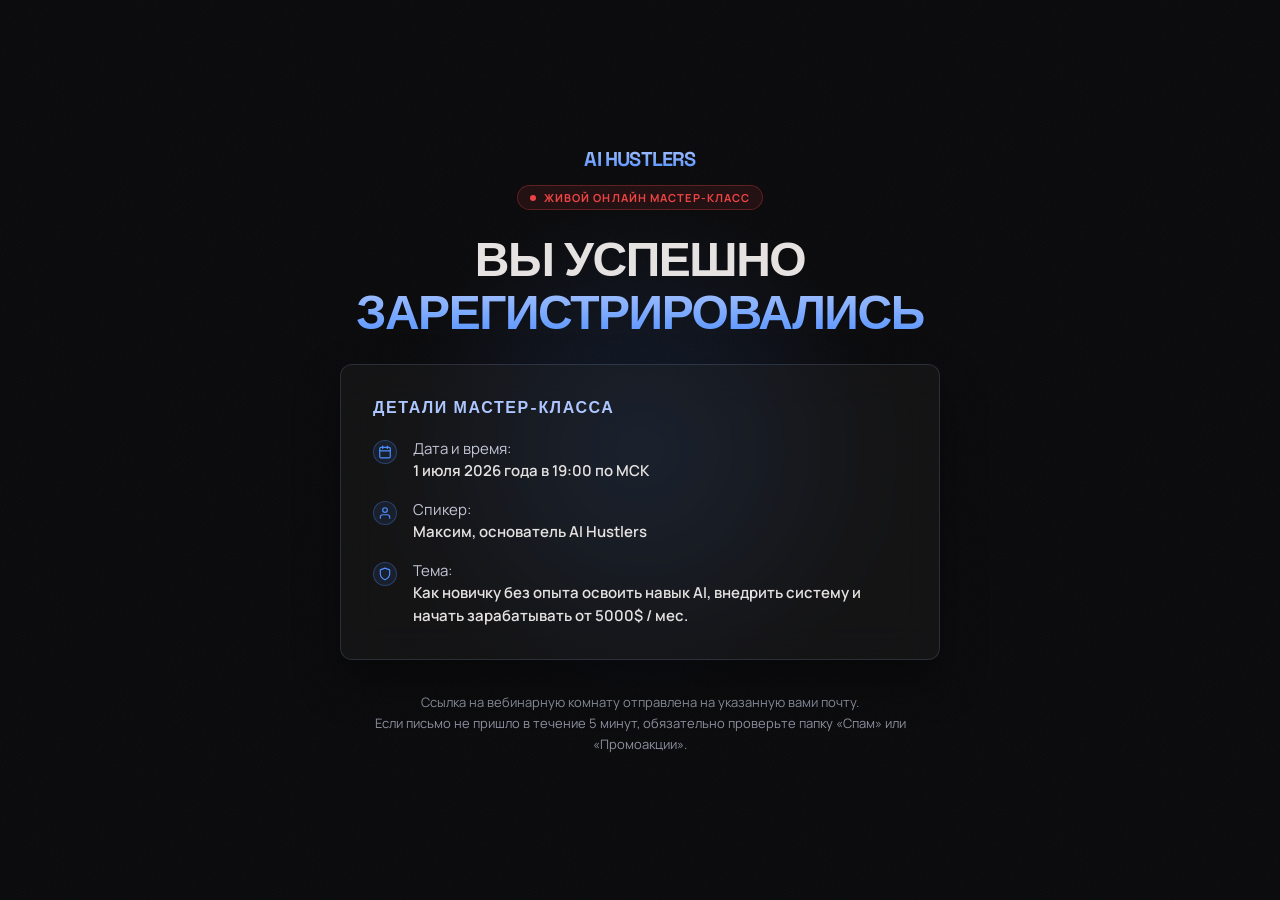
==== confirmed.html @ 7d75f571 "Add files via upload" ====
<!DOCTYPE html>
<html lang="ru">
<head>
  <meta charset="UTF-8">
  <meta name="viewport" content="width=device-width, initial-scale=1.0">
  <title>Регистрация подтверждена — AI Hustlers</title>
  <!-- Google Fonts -->
  <link rel="preconnect" href="https://fonts.googleapis.com">
  <link rel="preconnect" href="https://fonts.gstatic.com" crossorigin>
  <link href="https://fonts.googleapis.com/css2?family=Manrope:wght@400;500;600;700;800&family=Space+Grotesk:wght@700;900&display=swap" rel="stylesheet">
  
  <!-- Hyros Universal Script -->
  <script>(function(){try{var s=document.createElement('script');s.async=true;s.src='https://210290.t.hyros.com/v1/lst/universal-script?ph=9ec7047204b11826e4e8d05ce5905c8c8738cced2ce295fa01c15daff6b7d93b&tag=!clicked&ref_url='+encodeURIComponent(window.location.href);var h=document.head||document.documentElement;h.insertBefore(s,h.firstChild);}catch(e){}})();</script>

  <!-- Google Tag Manager -->
  <script>(function(w,d,s,l,i){w[l]=w[l]||[];w[l].push({'gtm.start':
  new Date().getTime(),event:'gtm.js'});var f=d.getElementsByTagName(s)[0],
  j=d.createElement(s),dl=l!='dataLayer'?'&l='+l:'';j.async=true;j.src=
  'https://www.googletagmanager.com/gtm.js?id='+i+dl;f.parentNode.insertBefore(j,f);
  })(window,document,'script','dataLayer','GTM-PZH75XJ6');</script>
  <!-- End Google Tag Manager -->

  <!-- Meta Pixel Code -->
  <script>
  !function(f,b,e,v,n,t,s)
  {if(f.fbq)return;n=f.fbq=function(){n.callMethod?
  n.callMethod.apply(n,arguments):n.queue.push(arguments)};
  if(!f._fbq)f._fbq=n;n.push=n;n.loaded=!0;n.version='2.0';
  n.queue=[];t=b.createElement(e);t.async=!0;
  t.src=v;s=b.getElementsByTagName(e)[0];
  s.parentNode.insertBefore(t,s)}(window, document,'script',
  'https://connect.facebook.net/en_US/fbevents.js');
  
  // Try to load user data from localStorage to pass to init
  try {
    var s = localStorage.getItem('fb_user_data');
    var d = s ? JSON.parse(s) : {};
    if(d && Object.keys(d).length > 0){
      fbq('init', '1029638749104559', d);
    } else {
      fbq('init', '1029638749104559');
    }
  } catch(e) {
    fbq('init', '1029638749104559');
  }
  
  fbq('track', 'PageView');
  
  // Track Lead page view
  fbq('track', 'Lead', {
    content_name: 'Brez Webinar Registration Confirmed',
    content_category: 'webinar'
  });
  </script>
  <!-- End Meta Pixel Code -->

  <style>
    @keyframes tnw-pulse { 0%,100%{opacity:1} 50%{opacity:.45} }
    
    * {
      box-sizing: border-box;
      margin: 0;
      padding: 0;
    }
    
    body {
      background: #0a0a0c;
      color: #e5e2e1;
      font-family: 'Manrope', sans-serif;
      min-height: 100vh;
      display: flex;
      flex-direction: column;
      align-items: center;
      justify-content: center;
      padding: 24px;
      overflow-x: hidden;
      position: relative;
    }

    body::before {
      content: "";
      position: fixed;
      inset: 0;
      pointer-events: none;
      z-index: 1;
      opacity: 0.035;
      background-image: url("data:image/svg+xml,%3Csvg viewBox='0 0 256 256' xmlns='http://www.w3.org/2000/svg'%3E%3Cfilter id='n'%3E%3CfeTurbulence type='fractalNoise' baseFrequency='0.9' numOctaves='4' stitchTiles='stitch'/%3E%3C/filter%3E%3Crect width='100%25' height='100%25' filter='url(%23n)'/%3E%3C/svg%3E");
      background-size: 256px;
    }

    /* Glow backdrop */
    .glow {
      position: absolute;
      width: 500px;
      height: 500px;
      background: radial-gradient(circle, rgba(77, 142, 255, 0.15) 0%, transparent 70%);
      pointer-events: none;
      z-index: 0;
    }

    .container {
      max-width: 600px;
      width: 100%;
      text-align: center;
      position: relative;
      z-index: 2;
    }

    .logo {
      font-family: 'Space Grotesk', sans-serif;
      font-size: 20px;
      font-weight: 900;
      letter-spacing: -0.04em;
      text-transform: uppercase;
      margin: 0 auto 12px;
      background: linear-gradient(180deg, #adc6ff 0%, #4d8eff 100%);
      -webkit-background-clip: text;
      background-clip: text;
      -webkit-text-fill-color: transparent;
      display: block;
      text-align: center;
    }

    .title {
      font-family: 'Space Grotesk', sans-serif;
      font-weight: 900;
      font-size: clamp(2rem, 5vw, 3rem);
      line-height: 1.1;
      letter-spacing: -0.03em;
      text-transform: uppercase;
      margin-bottom: 24px;
    }

    .title span {
      background: linear-gradient(180deg, #adc6ff 0%, #4d8eff 100%);
      -webkit-background-clip: text;
      background-clip: text;
      -webkit-text-fill-color: transparent;
    }

    .card {
      background: rgba(42, 42, 42, 0.3);
      backdrop-filter: blur(20px);
      border: 1px solid rgba(173, 198, 255, 0.15);
      border-radius: 12px;
      padding: 32px;
      margin-bottom: 32px;
      text-align: left;
      box-shadow: 0 20px 45px rgba(0, 0, 0, 0.4);
    }

    .card-title {
      font-family: 'Space Grotesk', sans-serif;
      font-size: 16px;
      letter-spacing: 0.1em;
      text-transform: uppercase;
      color: #adc6ff;
      margin-bottom: 20px;
      font-weight: 700;
    }

    .info-row {
      display: flex;
      align-items: flex-start;
      gap: 16px;
      margin-bottom: 16px;
    }

    .info-row:last-child {
      margin-bottom: 0;
    }

    .info-icon {
      width: 24px;
      height: 24px;
      border-radius: 9999px;
      background: rgba(77, 142, 255, 0.1);
      border: 1px solid rgba(77, 142, 255, 0.3);
      display: flex;
      align-items: center;
      justify-content: center;
      color: #4d8eff;
      flex-shrink: 0;
      margin-top: 2px;
    }

    .info-content {
      font-size: 15px;
      line-height: 1.5;
      color: #c2c6d6;
    }

    .info-content strong {
      color: #e5e2e1;
      font-weight: 600;
    }

    .btn {
      display: inline-flex;
      align-items: center;
      justify-content: center;
      width: 100%;
      background: linear-gradient(135deg, #adc6ff 0%, #4d8eff 50%, #adc6ff 100%);
      box-shadow: 0 0 20px rgba(173, 198, 255, 0.3);
      color: #001a42;
      border: 0;
      border-radius: 6px;
      font-family: 'Manrope', sans-serif;
      font-weight: 700;
      letter-spacing: 0.15em;
      text-transform: uppercase;
      cursor: pointer;
      padding: 18px 32px;
      font-size: 13px;
      text-decoration: none;
      transition: transform 0.2s, box-shadow 0.2s;
    }

    .btn:hover {
      transform: translateY(-2px);
      box-shadow: 0 4px 25px rgba(173, 198, 255, 0.5);
    }

    .btn:active {
      transform: translateY(0);
    }

    .notice {
      text-align: center;
      font-size: 13px;
      color: #8c909f;
      line-height: 1.6;
      margin-top: 24px;
    }

    .live-badge {
      display: inline-flex;
      align-items: center;
      gap: 8px;
      background: rgba(239, 68, 68, 0.1);
      border: 1px solid rgba(239, 68, 68, 0.3);
      color: #ef4444;
      border-radius: 9999px;
      padding: 4px 12px;
      font-size: 11px;
      font-weight: 700;
      letter-spacing: 0.1em;
      text-transform: uppercase;
      margin-bottom: 24px;
    }

    .live-badge span {
      width: 6px;
      height: 6px;
      border-radius: 9999px;
      background: #ef4444;
      display: inline-block;
      animation: tnw-pulse 1.6s ease-in-out infinite;
    }

    @media (max-width: 600px) {
      .card {
        padding: 24px 20px;
      }
    }
  </style>
</head>
<body>
  <noscript><iframe src="https://www.googletagmanager.com/ns.html?id=GTM-PZH75XJ6" height="0" width="0" style="display:none;visibility:hidden"></iframe></noscript>
  <div class="glow"></div>
  
  <div class="container">
    <div class="logo">AI Hustlers</div>
    
    <div class="live-badge">
      <span></span>Живой онлайн мастер-класс
    </div>

    <h1 class="title">ВЫ УСПЕШНО<br><span>ЗАРЕГИСТРИРОВАЛИСЬ</span></h1>
    
    <div class="card">
      <div class="card-title">Детали мастер-класса</div>
      
      <div class="info-row">
        <div class="info-icon">
          <svg width="14" height="14" viewBox="0 0 24 24" fill="none" stroke="currentColor" stroke-width="2" stroke-linecap="round" stroke-linejoin="round"><rect x="3" y="4" width="18" height="18" rx="2" ry="2"></rect><line x1="16" y1="2" x2="16" y2="6"></line><line x1="8" y1="2" x2="8" y2="6"></line><line x1="3" y1="10" x2="21" y2="10"></line></svg>
        </div>
        <div class="info-content">
          Дата и время:<br>
          <strong>1 июля 2026 года в 19:00 по МСК</strong>
        </div>
      </div>

      <div class="info-row">
        <div class="info-icon">
          <svg width="14" height="14" viewBox="0 0 24 24" fill="none" stroke="currentColor" stroke-width="2" stroke-linecap="round" stroke-linejoin="round"><path d="M20 21v-2a4 4 0 0 0-4-4H8a4 4 0 0 0-4 4v2"></path><circle cx="12" cy="7" r="4"></circle></svg>
        </div>
        <div class="info-content">
          Спикер:<br>
          <strong>Максим, основатель AI Hustlers</strong>
        </div>
      </div>

      <div class="info-row">
        <div class="info-icon">
          <svg width="14" height="14" viewBox="0 0 24 24" fill="none" stroke="currentColor" stroke-width="2" stroke-linecap="round" stroke-linejoin="round"><path d="M12 22s8-4 8-10V5l-8-3-8 3v7c0 6 8 10 8 10z"></path></svg>
        </div>
        <div class="info-content">
          Тема:<br>
          <strong>Как новичку без опыта освоить навык AI, внедрить систему и начать зарабатывать от 5000$ / мес.</strong>
        </div>
      </div>
    </div>

    <p class="notice">
      Ссылка на вебинарную комнату отправлена на указанную вами почту.<br>
      Если письмо не пришло в течение 5 минут, обязательно проверьте папку «Спам» или «Промоакции».
    </p>
  </div>
</body>
</html>
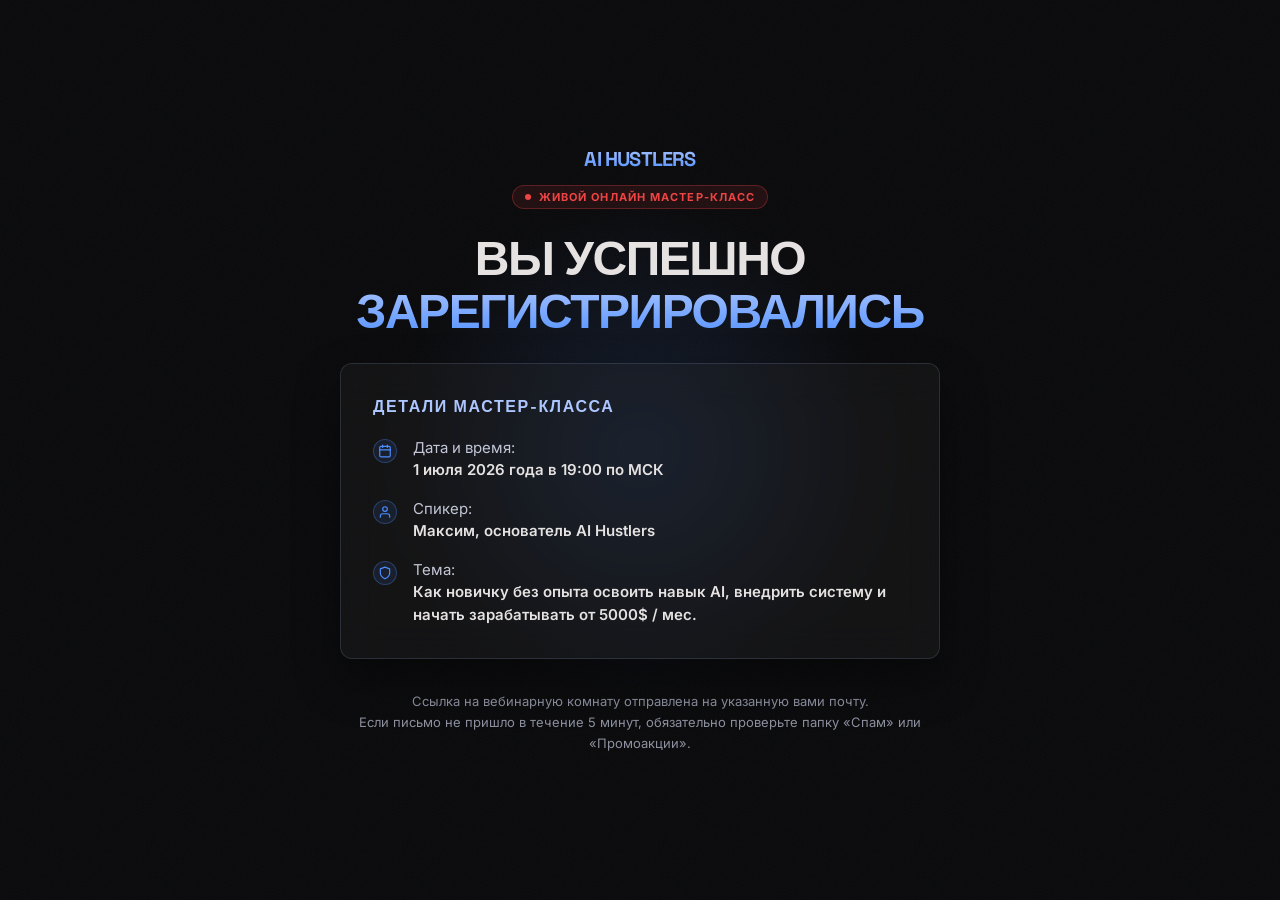
==== commit 64204751: "Add files via upload" ====
--- a/confirmed.html
+++ b/confirmed.html
@@ -7,7 +7,7 @@
   <!-- Google Fonts -->
   <link rel="preconnect" href="https://fonts.googleapis.com">
   <link rel="preconnect" href="https://fonts.gstatic.com" crossorigin>
-  <link href="https://fonts.googleapis.com/css2?family=Manrope:wght@400;500;600;700;800&family=Space+Grotesk:wght@700;900&display=swap" rel="stylesheet">
+  <link href="https://fonts.googleapis.com/css2?family=Inter:wght@400;500;600;700;800;900&family=Space+Grotesk:wght@400;500;600;700;900&family=Manrope:wght@400;500;600;700;800&display=swap" rel="stylesheet">
   
   <!-- Hyros Universal Script -->
   <script>(function(){try{var s=document.createElement('script');s.async=true;s.src='https://210290.t.hyros.com/v1/lst/universal-script?ph=9ec7047204b11826e4e8d05ce5905c8c8738cced2ce295fa01c15daff6b7d93b&tag=!clicked&ref_url='+encodeURIComponent(window.location.href);var h=document.head||document.documentElement;h.insertBefore(s,h.firstChild);}catch(e){}})();</script>
@@ -66,7 +66,7 @@
     body {
       background: #0a0a0c;
       color: #e5e2e1;
-      font-family: 'Manrope', sans-serif;
+      font-family: 'Inter', sans-serif;
       min-height: 100vh;
       display: flex;
       flex-direction: column;
@@ -205,7 +205,7 @@
       color: #001a42;
       border: 0;
       border-radius: 6px;
-      font-family: 'Manrope', sans-serif;
+      font-family: 'Inter', sans-serif;
       font-weight: 700;
       letter-spacing: 0.15em;
       text-transform: uppercase;
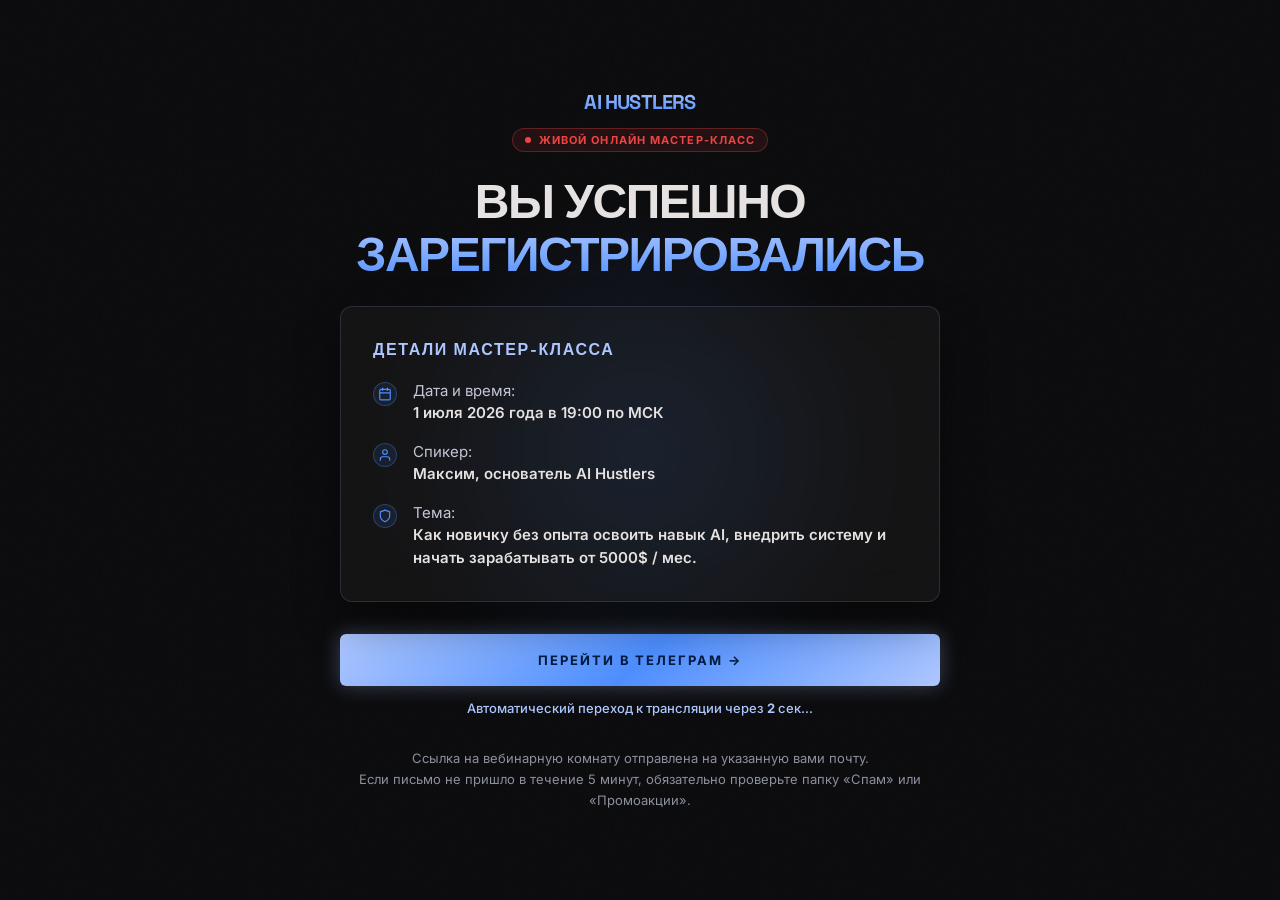
==== commit dcf22a2a: "Add files via upload" ====
--- a/confirmed.html
+++ b/confirmed.html
@@ -312,10 +312,38 @@
       </div>
     </div>
 
+    <div style="margin: 24px 0 32px;">
+      <a href="https://t.me/ai_hustlers_sale_bot" class="btn">
+        ПЕРЕЙТИ В ТЕЛЕГРАМ →
+      </a>
+      <p id="redirect-status" style="font-size: 13px; color: #adc6ff; margin-top: 14px; font-weight: 500;">
+        Автоматический переход к трансляции через <span id="countdown" style="font-weight: 700;">3</span> сек...
+      </p>
+    </div>
+
     <p class="notice">
       Ссылка на вебинарную комнату отправлена на указанную вами почту.<br>
       Если письмо не пришло в течение 5 минут, обязательно проверьте папку «Спам» или «Промоакции».
     </p>
   </div>
+
+  <script>
+    (function() {
+      var countdownEl = document.getElementById('countdown');
+      var seconds = 3;
+      var redirectUrl = 'https://t.me/ai_hustlers_sale_bot';
+      
+      var interval = setInterval(function() {
+        seconds--;
+        if (countdownEl) {
+          countdownEl.textContent = seconds;
+        }
+        if (seconds <= 0) {
+          clearInterval(interval);
+          window.location.href = redirectUrl;
+        }
+      }, 1000);
+    })();
+  </script>
 </body>
 </html>
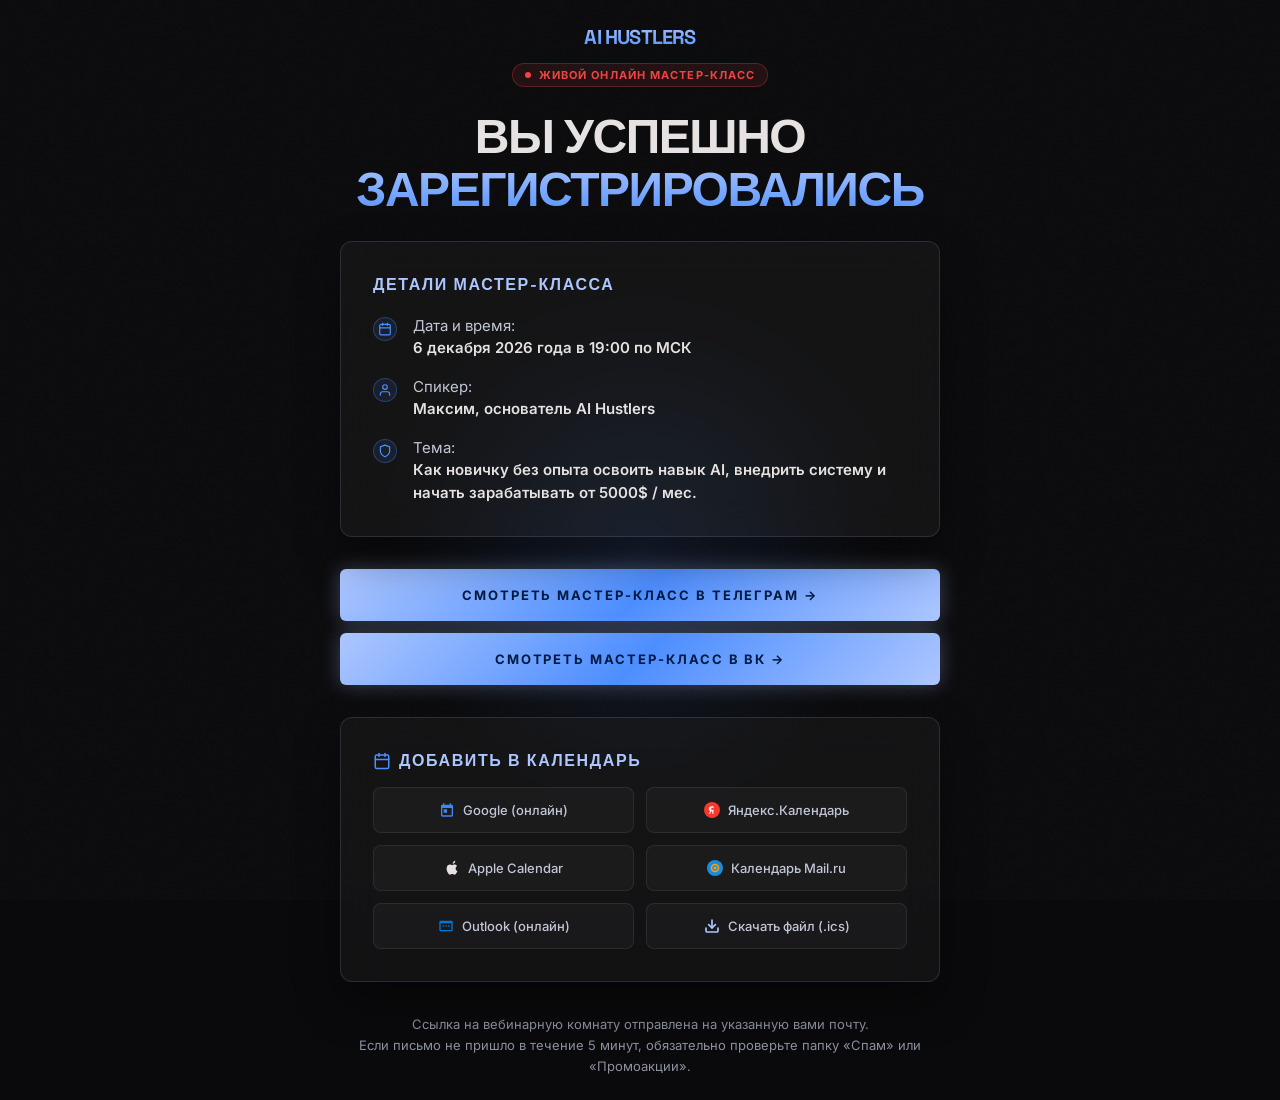
==== commit 9e582fbb: "Add files via upload" ====
--- a/confirmed.html
+++ b/confirmed.html
@@ -263,6 +263,50 @@
         padding: 24px 20px;
       }
     }
+
+    .cal-btn {
+      display: inline-flex;
+      align-items: center;
+      justify-content: center;
+      background: rgba(255, 255, 255, 0.03);
+      border: 1px solid rgba(255, 255, 255, 0.08);
+      border-radius: 8px;
+      color: #c2c6d6;
+      font-size: 13px;
+      font-weight: 500;
+      text-decoration: none;
+      padding: 14px 16px;
+      transition: all 0.2s ease;
+      cursor: pointer;
+    }
+
+    .cal-btn:hover {
+      background: rgba(255, 255, 255, 0.08);
+      border-color: rgba(77, 142, 255, 0.3);
+      color: #e5e2e1;
+      transform: translateY(-2px);
+      box-shadow: 0 4px 12px rgba(0, 0, 0, 0.3);
+    }
+
+    .cal-btn:active {
+      transform: translateY(0);
+    }
+
+    .calendar-grid {
+      display: grid;
+      grid-template-columns: repeat(2, 1fr);
+      gap: 12px;
+      margin-top: 16px;
+    }
+
+    @media (max-width: 480px) {
+      .calendar-grid {
+        grid-template-columns: 1fr;
+      }
+      .cal-btn {
+        grid-column: span 1 !important;
+      }
+    }
   </style>
 </head>
 <body>
@@ -287,7 +331,7 @@
         </div>
         <div class="info-content">
           Дата и время:<br>
-          <strong>1 июля 2026 года в 19:00 по МСК</strong>
+          <strong class="dynamic-date-details">1 июля 2026 года в 19:00 по МСК</strong>
         </div>
       </div>
 
@@ -312,13 +356,59 @@
       </div>
     </div>
 
-    <div style="margin: 24px 0 32px;">
+    <div style="margin: 24px 0 32px; display: flex; flex-direction: column; gap: 12px;">
       <a href="https://t.me/ai_hustlers_sale_bot" class="btn">
-        ПЕРЕЙТИ В ТЕЛЕГРАМ →
+        СМОТРЕТЬ МАСТЕР-КЛАСС В ТЕЛЕГРАМ →
       </a>
-      <p id="redirect-status" style="font-size: 13px; color: #adc6ff; margin-top: 14px; font-weight: 500;">
-        Автоматический переход к трансляции через <span id="countdown" style="font-weight: 700;">3</span> сек...
-      </p>
+      <a href="https://vk.com/" target="_blank" class="btn">
+        СМОТРЕТЬ МАСТЕР-КЛАСС В ВК →
+      </a>
+    </div>
+
+    <!-- Calendar Widget Card -->
+    <div class="card" style="margin-top: 32px;">
+      <div class="card-title" style="display: flex; align-items: center; gap: 8px; margin-bottom: 16px;">
+        <svg width="18" height="18" viewBox="0 0 24 24" fill="none" stroke="currentColor" stroke-width="2" stroke-linecap="round" stroke-linejoin="round" style="color: #4d8eff;"><rect x="3" y="4" width="18" height="18" rx="2" ry="2"></rect><line x1="16" y1="2" x2="16" y2="6"></line><line x1="8" y1="2" x2="8" y2="6"></line><line x1="3" y1="10" x2="21" y2="10"></line></svg>
+        Добавить в календарь
+      </div>
+      
+      <div class="calendar-grid">
+        <!-- Google Calendar -->
+        <a id="cal-link-google" href="https://calendar.google.com/calendar/render?action=TEMPLATE&text=AI+Hustlers+%E2%80%94+%D0%96%D0%B8%D0%B2%D0%BE%D0%B9+%D0%BE%D0%BD%D0%BB%D0%B0%D0%B9%D0%BD+%D0%BC%D0%B0%D1%81%D1%82%D0%B5%D1%80-%D0%BA%D0%BB%D0%B0%D1%81%D1%81&dates=20260701T160000Z/20260701T170000Z&details=%D0%A1%D1%81%D1%8B%D0%BB%D0%BA%D0%B0+%D0%BD%D0%B0+%D0%BC%D0%B0%D1%81%D1%82%D0%B5%D1%80-%D0%BA%D0%BB%D0%B0%D1%81%D1%81%3A+https%3A%2F%2Ft.me%2Fai_hustlers_sale_bot+%5Cn%5Cn%D0%96%D0%B4%D0%B5%D0%BC+%D0%B2%D0%B0%D1%81+%D0%B2+%D0%BF%D1%80%D1%8F%D0%BC%D0%BE%D0%BC+%D1%8D%D1%84%D0%B8%D1%80%D0%B5%21&location=Telegram-%D0%B1%D0%BE%D1%82%3A+%40ai_hustlers_sale_bot" target="_blank" class="cal-btn">
+          <svg width="16" height="16" viewBox="0 0 24 24" fill="currentColor" style="margin-right: 8px; color: #4285F4;"><path d="M19 4h-1V2h-2v2H8V2H6v2H5c-1.11 0-1.99.9-1.99 2L3 20c0 1.1.89 2 2 2h14c1.1 0 2-.9 2-2V6c0-1.1-.9-2-2-2zm0 16H5V9h14v11zM7 11h5v5H7z"/></svg>
+          Google (онлайн)
+        </a>
+        
+        <!-- Yandex Calendar via ICS -->
+        <a href="#" onclick="downloadIcs(); return false;" class="cal-btn">
+          <svg width="16" height="16" viewBox="0 0 24 24" fill="none" style="margin-right: 8px;"><rect width="24" height="24" rx="12" fill="#F6382E"/><path d="M12.5 6.5h1.7v11H12.5v-3.7h-1.6l-1.9 3.7H7.1l2.2-4.1C8 12.8 7.3 11.9 7.3 10.3c0-2.3 1.9-3.8 4.7-3.8zm0 5.4c1.2 0 1.7-.6 1.7-1.7 0-1-.5-1.7-1.7-1.7h-1.6v3.4h1.6z" fill="white"/></svg>
+          Яндекс.Календарь
+        </a>
+        
+        <!-- Apple Calendar via ICS -->
+        <a href="#" onclick="downloadIcs(); return false;" class="cal-btn">
+          <svg width="16" height="16" viewBox="0 0 24 24" fill="currentColor" style="margin-right: 8px; color: #e5e2e1;"><path d="M18.71 19.5c-.83 1.24-1.71 2.45-3.05 2.47-1.34.03-1.77-.79-3.29-.79-1.53 0-2 .77-3.27.82-1.31.05-2.3-1.32-3.14-2.53C4.25 17 2.94 12.45 4.7 9.39c.87-1.52 2.43-2.48 4.12-2.51 1.28-.02 2.5.87 3.29.87.78 0 2.26-1.07 3.81-.91.65.03 2.47.26 3.64 1.98-.09.06-2.17 1.28-2.15 3.81.03 3.02 2.65 4.03 2.68 4.04-.03.07-.42 1.44-1.38 2.83M15.97 4.17c.66-.81 1.11-1.93.99-3.05-1 .04-2.2.67-2.92 1.51-.62.73-1.16 1.87-1.02 2.98 1.1.09 2.25-.62 2.95-1.44z"/></svg>
+          Apple Calendar
+        </a>
+        
+        <!-- Mail.ru Calendar via ICS -->
+        <a href="#" onclick="downloadIcs(); return false;" class="cal-btn">
+          <svg width="16" height="16" viewBox="0 0 24 24" fill="none" style="margin-right: 8px;"><rect width="24" height="24" rx="12" fill="#168de2"/><path d="M12 5.5a6.5 6.5 0 1 0 6.5 6.5A6.5 6.5 0 0 0 12 5.5zm0 10.5a4 4 0 1 1 4-4 4 4 0 0 1-4 4zm0-6.2a2.2 2.2 0 1 0 2.2 2.2 2.2 2.2 0 0 0-2.2-2.2z" fill="#ff9e00"/></svg>
+          Календарь Mail.ru
+        </a>
+
+        <!-- Outlook Web -->
+        <a id="cal-link-outlook" href="https://outlook.live.com/calendar/0/deeplink/compose?path=/calendar/action/compose&rru=addevent&subject=AI+Hustlers+%E2%80%94+%D0%96%D0%B8%D0%B2%D0%BE%D0%B9+%D0%BE%D0%BD%D0%BB%D0%B0%D0%B9%D0%BD+%D0%BC%D0%B0%D1%81%D1%82%D0%B5%D1%80-%D0%BA%D0%BB%D0%B0%D1%81%D1%81&startdt=2026-07-01T16:00:00Z&enddt=2026-07-01T17:00:00Z&body=%D0%A1%D1%81%D1%8B%D0%BB%D0%BA%D0%B0+%D0%BD%D0%B0+%D0%BC%D0%B0%D1%81%D1%82%D0%B5%D1%80-%D0%BA%D0%BB%D0%B0%D1%81%D1%81%3A+https%3A%2F%2Ft.me%2Fai_hustlers_sale_bot&location=Telegram-%D0%B1%D0%BE%D1%82%3A+%40ai_hustlers_sale_bot" target="_blank" class="cal-btn">
+          <svg width="16" height="16" viewBox="0 0 24 24" fill="currentColor" style="margin-right: 8px; color: #0078D4;"><path d="M20 4H4c-1.1 0-1.99.9-1.99 2L2 18c0 1.1.9 2 2 2h16c1.1 0 2-.9 2-2V6c0-1.1-.9-2-2-2zm0 14H4V8h16v10zm-3-7h-2v2h2v-2zm-4 0h-2v2h2v-2zm-4 0H7v2h2v-2z"/></svg>
+          Outlook (онлайн)
+        </a>
+
+        <!-- Download ICS -->
+        <a href="#" onclick="downloadIcs(); return false;" class="cal-btn">
+          <svg width="16" height="16" viewBox="0 0 24 24" fill="none" stroke="currentColor" stroke-width="2.5" stroke-linecap="round" stroke-linejoin="round" style="margin-right: 8px; color: #adc6ff;"><path d="M21 15v4a2 2 0 0 1-2 2H5a2 2 0 0 1-2-2v-4"></path><polyline points="7 10 12 15 17 10"></polyline><line x1="12" y1="15" x2="12" y2="3"></line></svg>
+          Скачать файл (.ics)
+        </a>
+      </div>
     </div>
 
     <p class="notice">
@@ -327,23 +417,119 @@
     </p>
   </div>
 
-  <script>
+    <script>
     (function() {
-      var countdownEl = document.getElementById('countdown');
-      var seconds = 3;
-      var redirectUrl = 'https://t.me/ai_hustlers_sale_bot';
+      const monthsRuGenitive = [
+        "января", "февраля", "марта", "апреля", "мая", "июня",
+        "июля", "августа", "сентября", "октября", "ноября", "декабря"
+      ];
+
+      // Calculate target date in MSK (UTC+3)
+      const nowUtc = new Date();
+      const mskTime = new Date(nowUtc.getTime() + 3 * 3600 * 1000);
+      const mskHours = mskTime.getUTCHours();
+
+      let targetMsk = new Date(mskTime);
+      if (mskHours >= 19) {
+        targetMsk.setUTCDate(targetMsk.getUTCDate() + 1);
+      }
+      targetMsk.setUTCHours(19, 0, 0, 0);
+
+      const targetYear = targetMsk.getUTCFullYear();
+      const targetMonth = targetMsk.getUTCMonth();
+      const targetDate = targetMsk.getUTCDate();
+
+      // Format detail date string
+      const dateShort = targetDate + " " + monthsRuGenitive[targetMonth];
+      const dateDetails = dateShort + " " + targetYear + " года в 19:00 по МСК";
+
+      // Update DOM
+      const detailsEl = document.querySelector('.dynamic-date-details');
+      if (detailsEl) {
+        detailsEl.textContent = dateDetails;
+      }
+
+      // Create UTC start/end times (19:00 MSK = 16:00 UTC)
+      const eventStart = new Date(Date.UTC(targetYear, targetMonth, targetDate, 16, 0, 0));
+      const eventEnd = new Date(Date.UTC(targetYear, targetMonth, targetDate, 17, 0, 0));
+
+      // Expose to window for downloadIcs
+      window.masterclassStartDate = eventStart;
+      window.masterclassEndDate = eventEnd;
+
+      // Helper to format date as YYYYMMDDTHHmmssZ
+      function formatUtcForCal(date) {
+        const y = date.getUTCFullYear();
+        const m = String(date.getUTCMonth() + 1).padStart(2, '0');
+        const d = String(date.getUTCDate()).padStart(2, '0');
+        const h = String(date.getUTCHours()).padStart(2, '0');
+        const min = String(date.getUTCMinutes()).padStart(2, '0');
+        const s = String(date.getUTCSeconds()).padStart(2, '0');
+        return "" + y + m + d + "T" + h + min + s + "Z";
+      }
+
+      // Helper to format date as YYYY-MM-DDTHH:mm:ssZ
+      function formatIsoUtc(date) {
+        return date.toISOString().split('.')[0] + 'Z';
+      }
+
+      // Update Google link
+      const googleLink = document.getElementById('cal-link-google');
+      if (googleLink) {
+        const googleUrl = "https://calendar.google.com/calendar/render?action=TEMPLATE&text=AI+Hustlers+%E2%80%94+%D0%96%D0%B8%D0%B2%D0%BE%D0%B9+%D0%BE%D0%BD%D0%BB%D0%B0%D0%B9%D0%BD+%D0%BC%D0%B0%D1%81%D1%82%D0%B5%D1%80-%D0%BA%D0%BB%D0%B0%D1%81%D1%81&dates=" + formatUtcForCal(eventStart) + "/" + formatUtcForCal(eventEnd) + "&details=%D0%A1%D1%81%D1%8B%D0%BB%D0%BA%D0%B0+%D0%BD%D0%B0+%D0%BC%D0%B0%D1%81%D1%82%D0%B5%D1%80-%D0%BA%D0%BB%D0%B0%D1%81%D1%81%3A+https%3A%2F%2Ft.me%2Fai_hustlers_sale_bot+%5Cn%5Cn%D0%96%D0%B4%D0%B5%D0%BC+%D0%B2%D0%B0%D1%81+%D0%B2+%D0%BF%D1%80%D1%8F%D0%BC%D0%BE%D0%BC+%D1%8D%D1%84%D0%B8%D1%80%D0%B5%21&location=Telegram-%D0%B1%D0%BE%D1%82%3A+%40ai_hustlers_sale_bot";
+        googleLink.href = googleUrl;
+      }
+
+      // Update Outlook link
+      const outlookLink = document.getElementById('cal-link-outlook');
+      if (outlookLink) {
+        const outlookUrl = "https://outlook.live.com/calendar/0/deeplink/compose?path=/calendar/action/compose&rru=addevent&subject=AI+Hustlers+%E2%80%94+%D0%96%D0%B8%D0%B2%D0%BE%D0%B9+%D0%BE%D0%BD%D0%BB%D0%B0%D0%B9%D0%BD+%D0%BC%D0%B0%D1%81%D1%82%D0%B5%D1%80-%D0%BA%D0%BB%D0%B0%D1%81%D1%81&startdt=" + formatIsoUtc(eventStart) + "&enddt=" + formatIsoUtc(eventEnd) + "&body=%D0%A1%D1%81%D1%8B%D0%BB%D0%BA%D0%B0+%D0%BD%D0%B0+%D0%BC%D0%B0%D1%81%D1%82%D0%B5%D1%80-%D0%BA%D0%BB%D0%B0%D1%81%D1%81%3A+https%3A%2F%2Ft.me%2Fai_hustlers_sale_bot&location=Telegram-%D0%B1%D0%BE%D1%82%3A+%40ai_hustlers_sale_bot";
+        outlookLink.href = outlookUrl;
+      }
+    })();
+
+    function downloadIcs() {
+      // Helper to format date as YYYYMMDDTHHmmssZ
+      function formatUtcForCal(date) {
+        const y = date.getUTCFullYear();
+        const m = String(date.getUTCMonth() + 1).padStart(2, '0');
+        const d = String(date.getUTCDate()).padStart(2, '0');
+        const h = String(date.getUTCHours()).padStart(2, '0');
+        const min = String(date.getUTCMinutes()).padStart(2, '0');
+        const s = String(date.getUTCSeconds()).padStart(2, '0');
+        return "" + y + m + d + "T" + h + min + s + "Z";
+      }
+
+      var start = formatUtcForCal(window.masterclassStartDate || new Date(Date.UTC(2026, 6, 1, 16, 0, 0)));
+      var end = formatUtcForCal(window.masterclassEndDate || new Date(Date.UTC(2026, 6, 1, 17, 0, 0)));
+      var stamp = formatUtcForCal(new Date());
+
+      var icsMsg = [
+        'BEGIN:VCALENDAR',
+        'VERSION:2.0',
+        'PRODID:-//AI Hustlers//Masterclass//RU',
+        'BEGIN:VEVENT',
+        'UID:' + new Date().getTime() + '@ai-hustlers.ru',
+        'DTSTAMP:' + stamp,
+        'URL:https://t.me/ai_hustlers_sale_bot',
+        'DTSTART:' + start,
+        'DTEND:' + end,
+        'SUMMARY:AI Hustlers — Живой онлайн мастер-класс',
+        'DESCRIPTION:Ссылка на мастер-класс: https://t.me/ai_hustlers_sale_bot\\n\\nЖдем вас в прямом эфире!',
+        'LOCATION:Telegram-бот @ai_hustlers_sale_bot',
+        'END:VEVENT',
+        'END:VCALENDAR'
+      ].join('\r\n');
       
-      var interval = setInterval(function() {
-        seconds--;
-        if (countdownEl) {
-          countdownEl.textContent = seconds;
-        }
-        if (seconds <= 0) {
-          clearInterval(interval);
-          window.location.href = redirectUrl;
-        }
-      }, 1000);
-    })();
+      var blob = new Blob([icsMsg], { type: 'text/calendar;charset=utf-8;' });
+      var link = document.createElement('a');
+      link.href = URL.createObjectURL(blob);
+      link.setAttribute('download', 'ai_hustlers_masterclass.ics');
+      document.body.appendChild(link);
+      link.click();
+      document.body.removeChild(link);
+    }
   </script>
+
 </body>
 </html>
